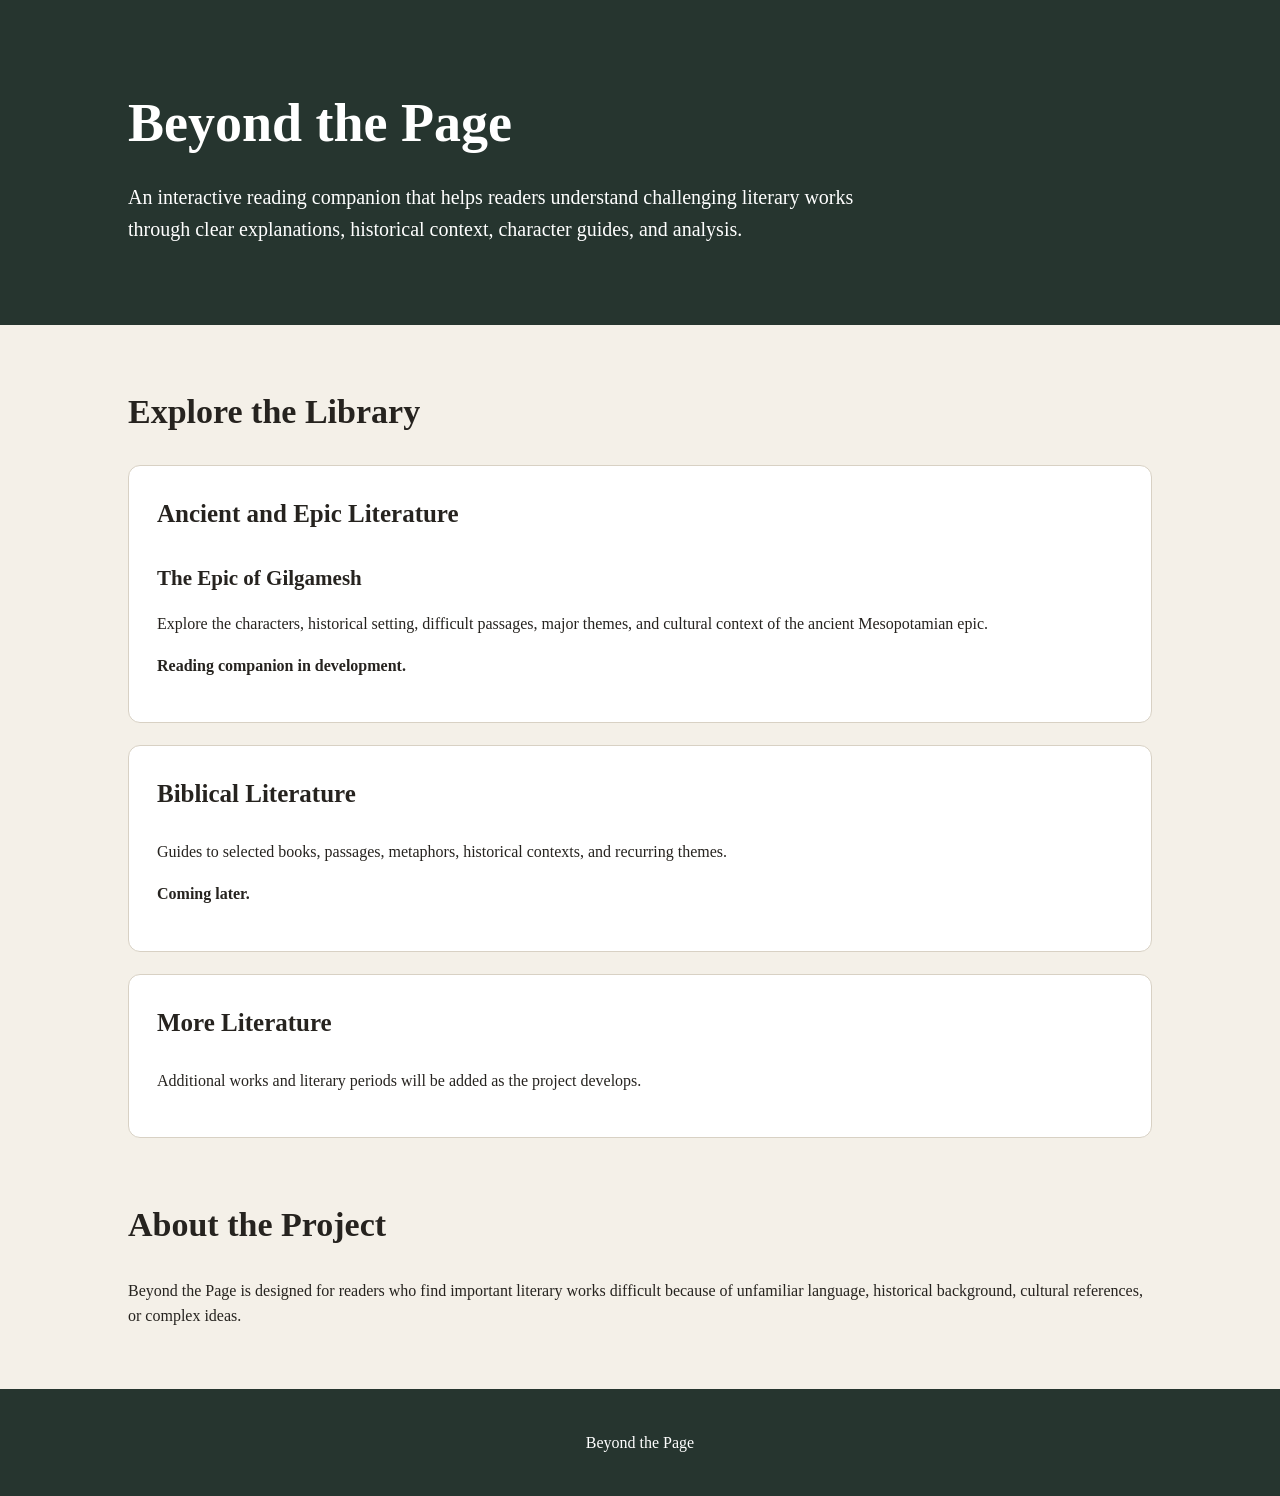
==== index.html @ 5ac9c20d "Connect homepage design" ====
<!DOCTYPE html>
<html lang="en">
<head>
  <meta charset="UTF-8">
  <meta name="viewport" content="width=device-width, initial-scale=1.0">

  <title>Beyond the Page</title>
  <link rel="stylesheet" href="style.css">
</head>

<body>
  <header>
    <h1>Beyond the Page</h1>

    <p>
      An interactive reading companion that helps readers understand
      challenging literary works through clear explanations, historical
      context, character guides, and analysis.
    </p>
  </header>

  <main>
    <section>
      <h2>Explore the Library</h2>

      <article>
        <h3>Ancient and Epic Literature</h3>

        <h4>The Epic of Gilgamesh</h4>

        <p>
          Explore the characters, historical setting, difficult passages,
          major themes, and cultural context of the ancient Mesopotamian epic.
        </p>

        <p><strong>Reading companion in development.</strong></p>
      </article>

      <article>
        <h3>Biblical Literature</h3>

        <p>
          Guides to selected books, passages, metaphors, historical contexts,
          and recurring themes.
        </p>

        <p><strong>Coming later.</strong></p>
      </article>

      <article>
        <h3>More Literature</h3>

        <p>
          Additional works and literary periods will be added as the project
          develops.
        </p>
      </article>
    </section>

    <section>
      <h2>About the Project</h2>

      <p>
        Beyond the Page is designed for readers who find important literary
        works difficult because of unfamiliar language, historical background,
        cultural references, or complex ideas.
      </p>
    </section>
  </main>

  <footer>
    <p>Beyond the Page</p>
  </footer>
</body>
</html>
---- style.css ----
* {
  box-sizing: border-box;
}

body {
  margin: 0;
  background-color: #f4f0e8;
  color: #26231f;
  font-family: Georgia, "Times New Roman", serif;
  line-height: 1.6;
}

header {
  background-color: #26352f;
  color: white;
  padding: 80px 10%;
}

header h1 {
  margin: 0 0 15px;
  font-size: 54px;
}

header p {
  max-width: 750px;
  margin: 0;
  font-size: 20px;
}

main {
  width: 80%;
  max-width: 1100px;
  margin: 60px auto;
}

section {
  margin-bottom: 60px;
}

h2 {
  font-size: 34px;
  margin-bottom: 25px;
}

article {
  background-color: white;
  border: 1px solid #d8d1c4;
  border-radius: 12px;
  margin-bottom: 22px;
  padding: 28px;
}

article h3 {
  margin-top: 0;
  font-size: 25px;
}

article h4 {
  font-size: 21px;
  margin-bottom: 10px;
}

footer {
  background-color: #26352f;
  color: white;
  padding: 25px 10%;
  text-align: center;
}

@media (max-width: 700px) {
  header {
    padding: 50px 7%;
  }

  header h1 {
    font-size: 40px;
  }

  main {
    width: 86%;
  }
}
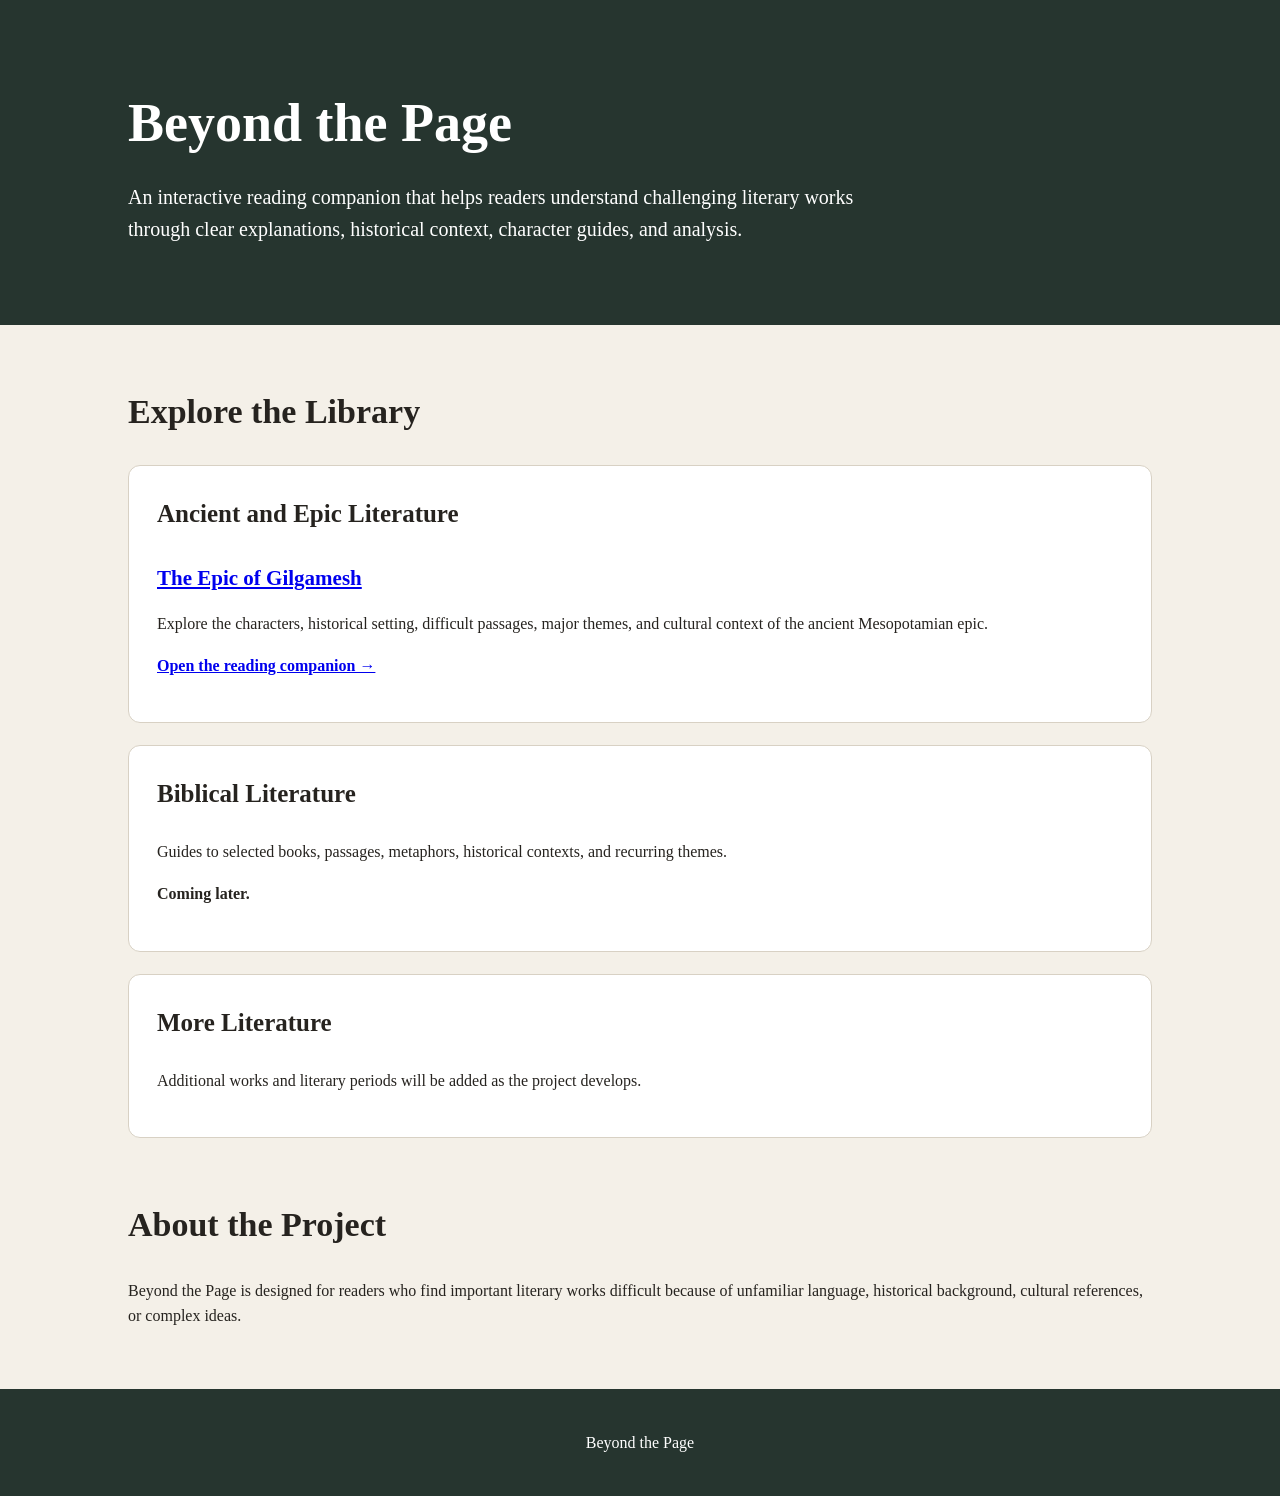
==== commit 0493d744: "Link Gilgamesh page" ====
--- a/index.html
+++ b/index.html
@@ -26,14 +26,14 @@
       <article>
         <h3>Ancient and Epic Literature</h3>
 
-        <h4>The Epic of Gilgamesh</h4>
+        <h4><a href="gilgamesh.html">The Epic of Gilgamesh</a></h4>
 
         <p>
           Explore the characters, historical setting, difficult passages,
           major themes, and cultural context of the ancient Mesopotamian epic.
         </p>
 
-        <p><strong>Reading companion in development.</strong></p>
+        <p><a href="gilgamesh.html"><strong>Open the reading companion →</strong></a></p>
       </article>
 
       <article>
